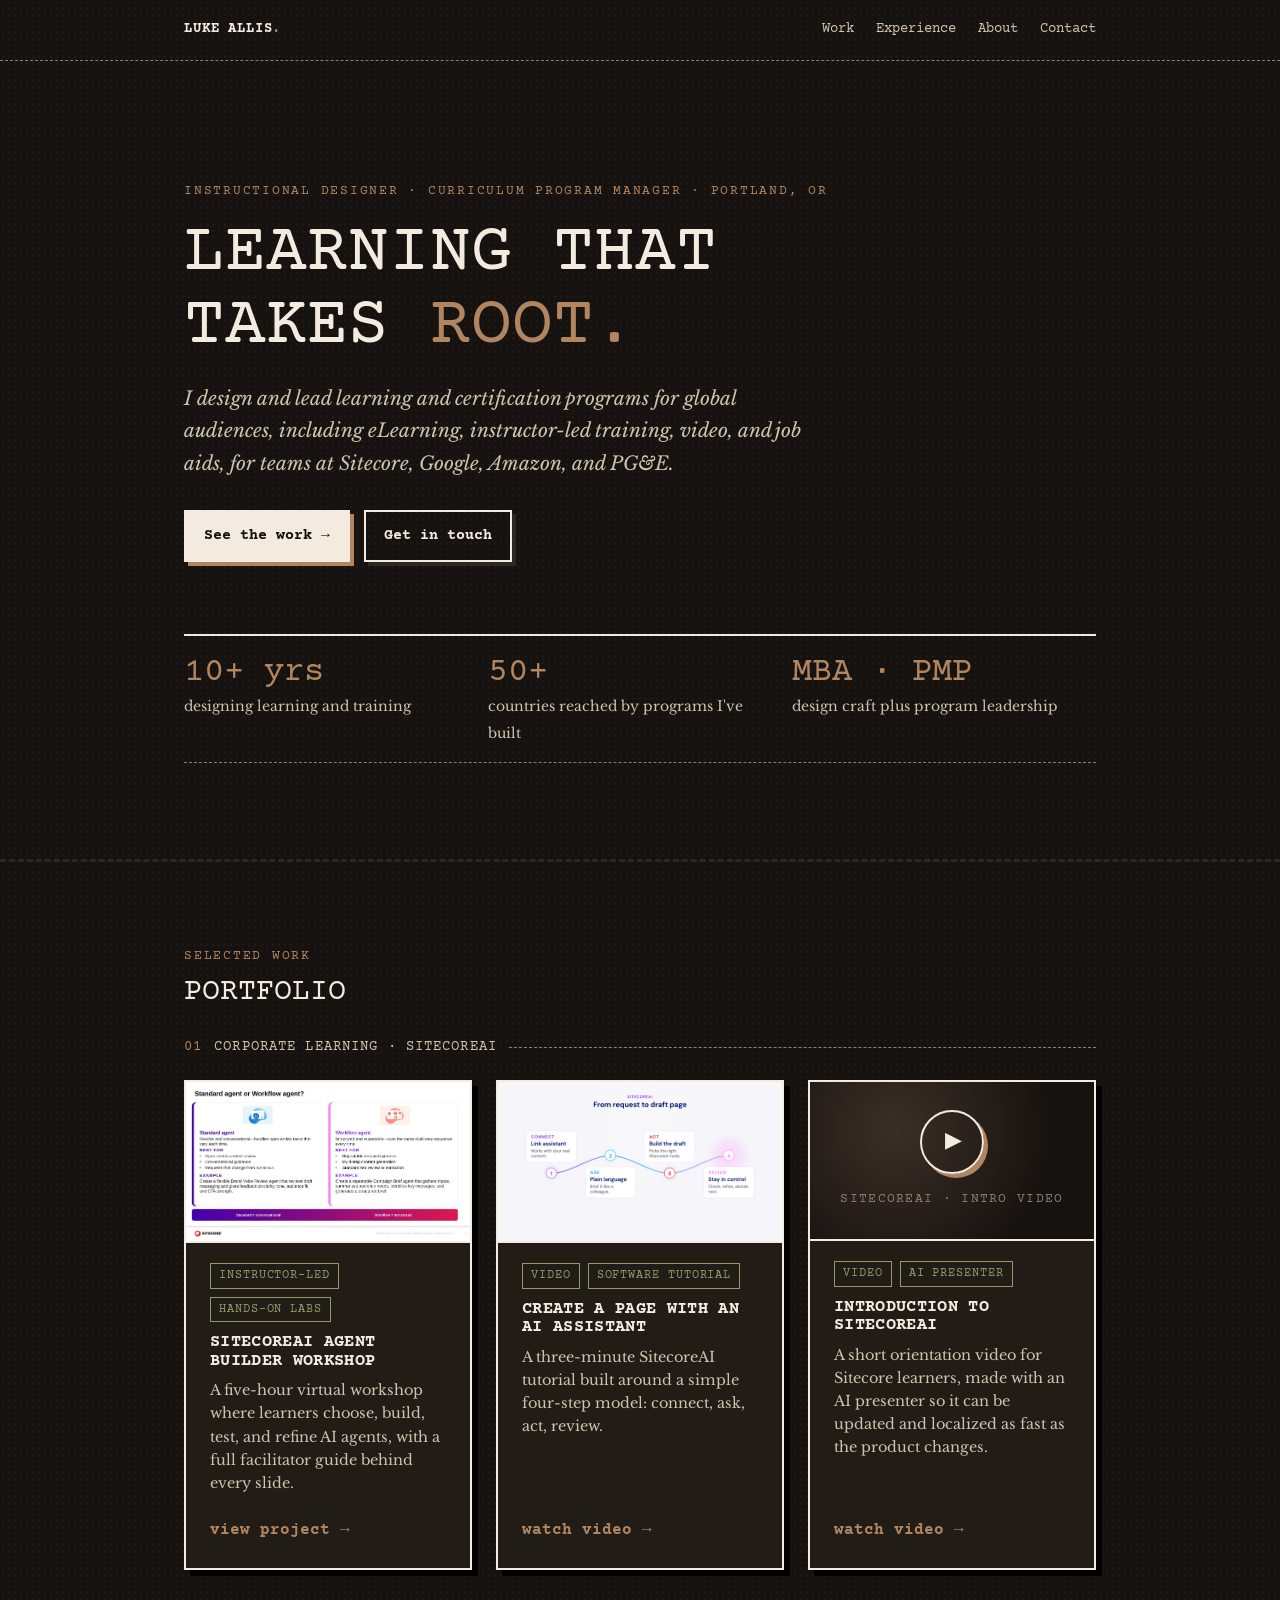
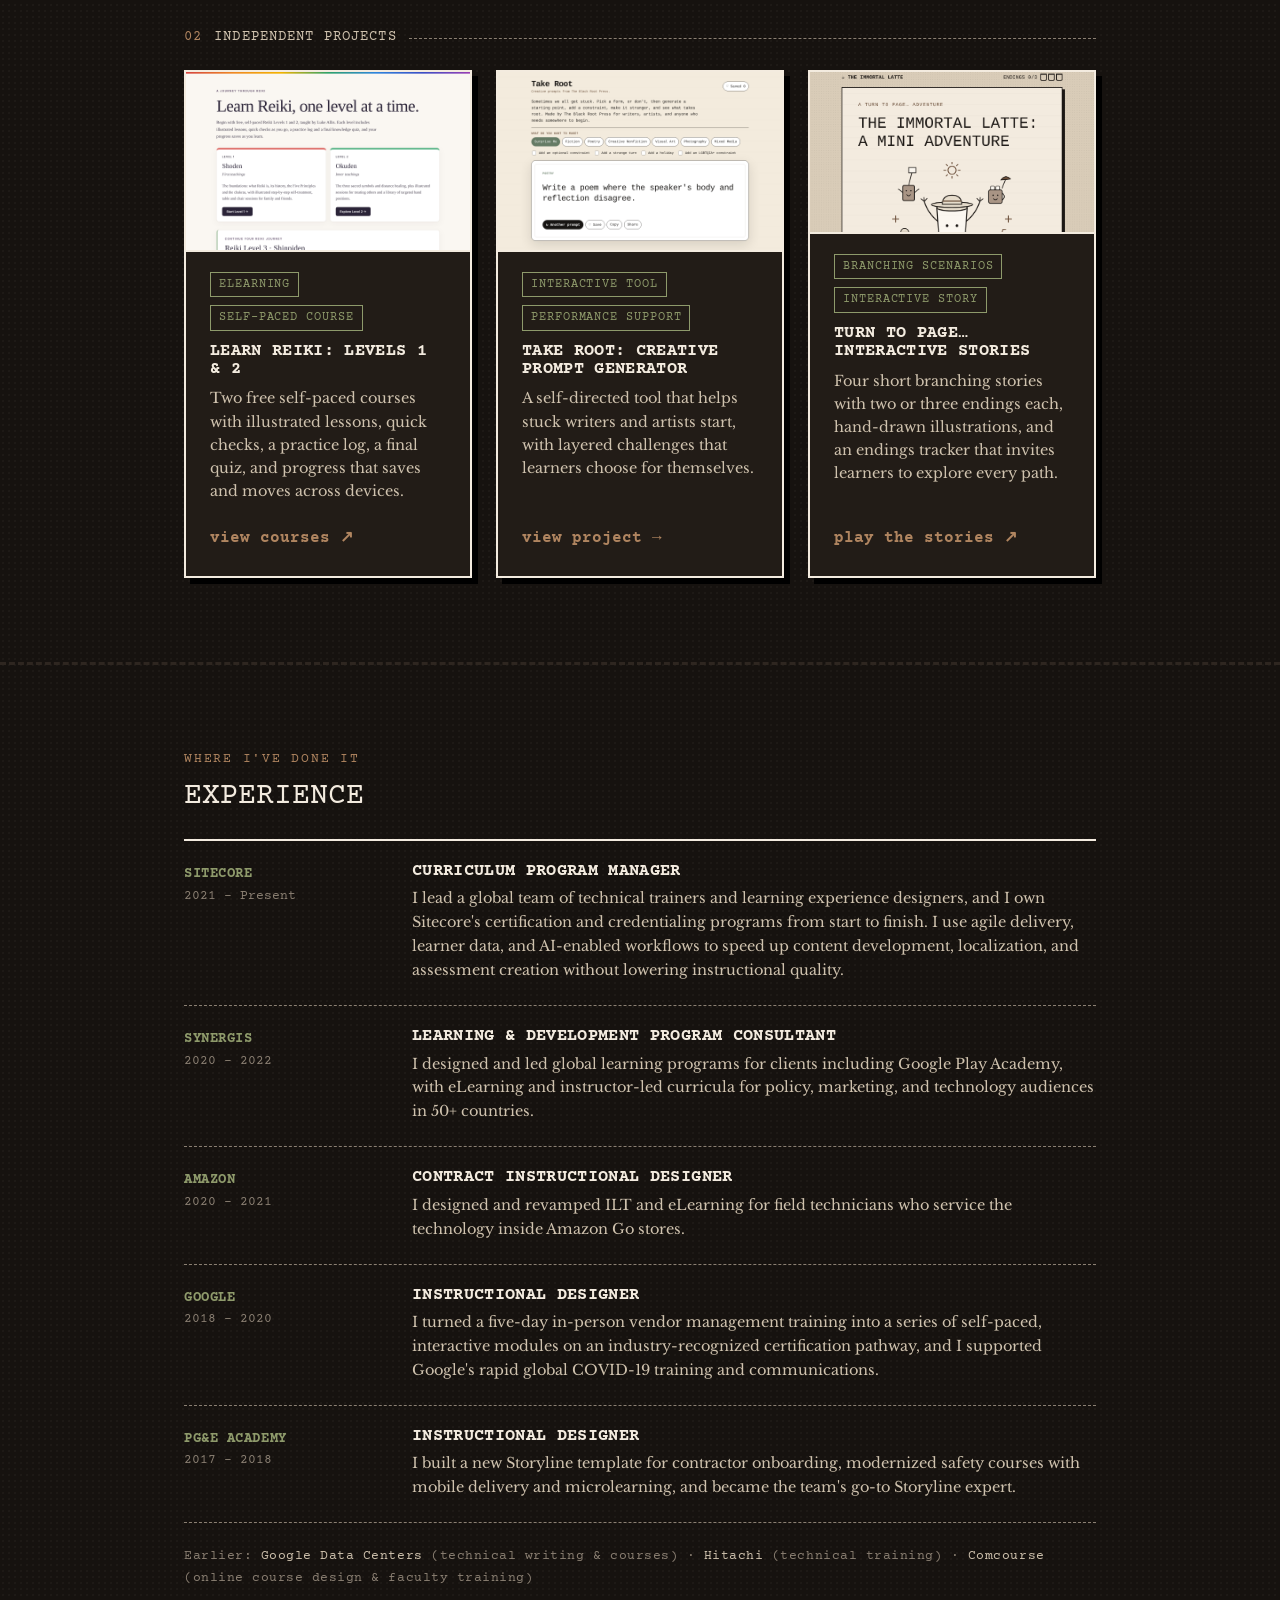
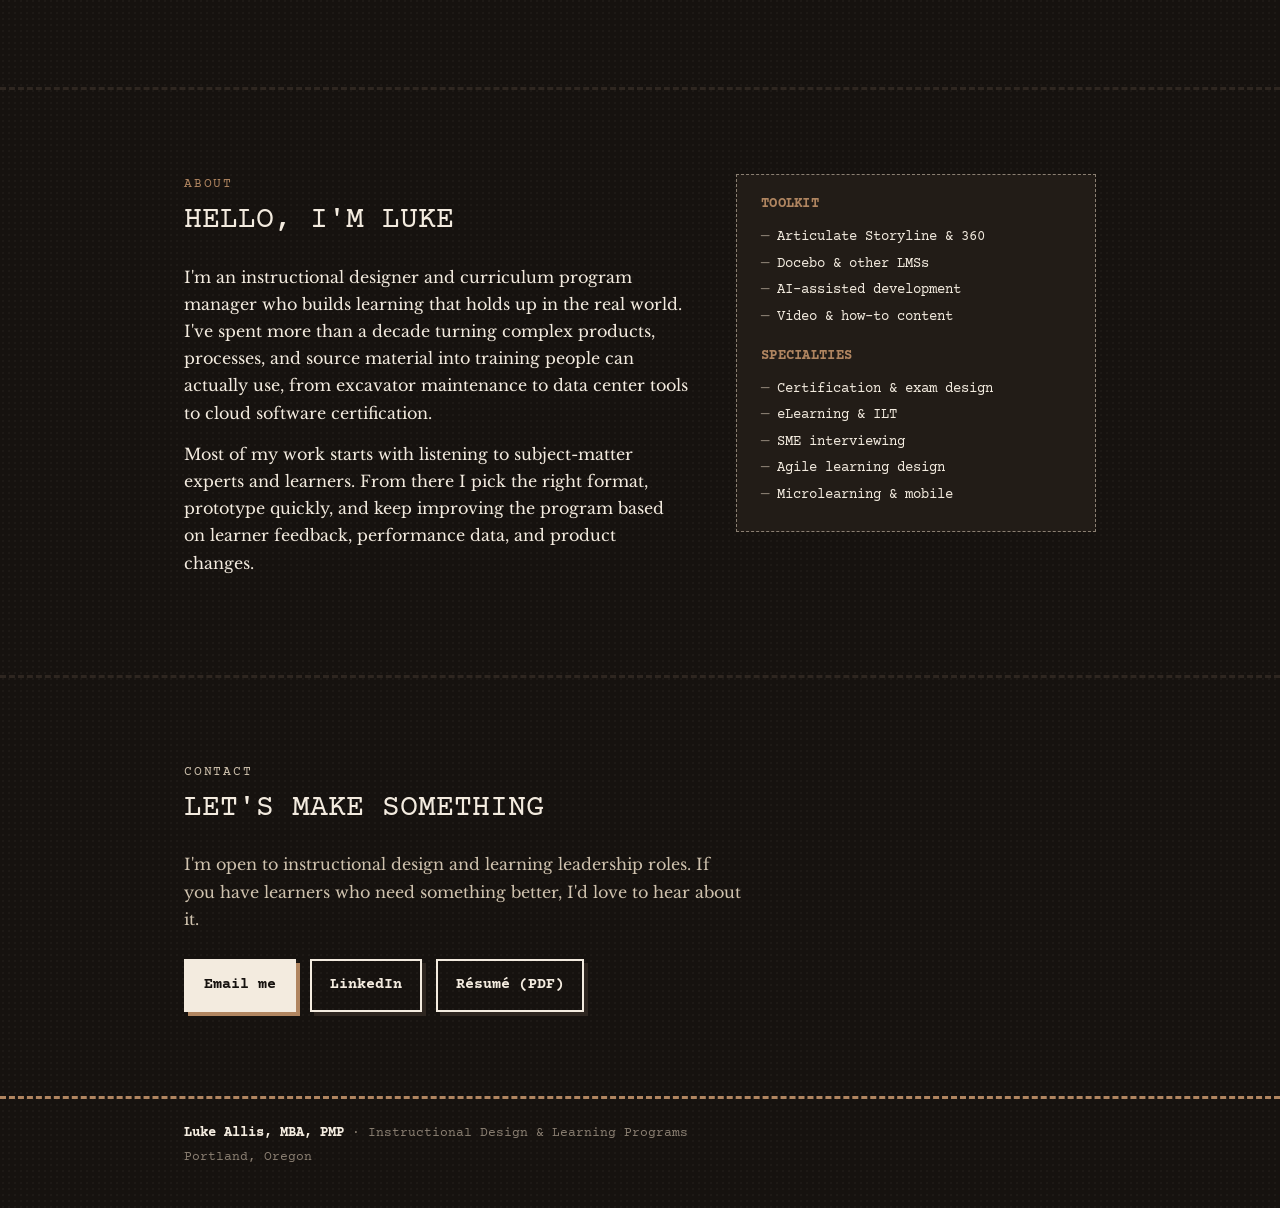
==== index.html @ 1a596230 "Add instructional design portfolio site Landing page plus project pages for the SitecoreAI Agent Bui" ====
<!DOCTYPE html>
<html lang="en">
<head>
<meta charset="utf-8">
<meta name="viewport" content="width=device-width, initial-scale=1">
<title>Luke Allis · Instructional Design Portfolio</title>
<meta name="description" content="Luke Allis, instructional designer and curriculum program manager: eLearning, certification, video, and job aids.">
<link rel="preconnect" href="https://fonts.googleapis.com">
<link rel="preconnect" href="https://fonts.gstatic.com" crossorigin>
<link href="https://fonts.googleapis.com/css2?family=Courier+Prime:wght@400;700&family=Libre+Baskerville:ital,wght@0,400;0,700;1,400&display=swap" rel="stylesheet">
<link rel="stylesheet" href="style.css">
</head>
<body>

<header>
  <div class="wrap">
    <nav aria-label="Main">
      <a class="mark" href="#top">Luke Allis<span>.</span></a>
      <ul>
        <li><a href="#work">Work</a></li>
        <li><a href="#experience">Experience</a></li>
        <li><a href="#about">About</a></li>
        <li><a href="#contact">Contact</a></li>
      </ul>
    </nav>
  </div>
</header>

<main id="top">
  <div class="wrap hero">
    <p class="kicker">Instructional Designer · Curriculum Program Manager · Portland, OR</p>
    <h1>Learning that<br>takes <span>root.</span></h1>
    <p class="lede">I design and lead learning and certification programs for global audiences, including eLearning, instructor-led training, video, and job aids, for teams at Sitecore, Google, Amazon, and PG&amp;E.</p>
    <div class="btns">
      <a class="btn" href="#work">See the work →</a>
      <a class="btn alt" href="#contact">Get in touch</a>
    </div>
    <div class="proof">
      <div><b>10+ yrs</b><span>designing learning and training</span></div>
      <div><b>50+</b><span>countries reached by programs I've built</span></div>
      <div><b>MBA · PMP</b><span>design craft plus program leadership</span></div>
    </div>
  </div>

  <section id="work">
    <div class="wrap">
      <p class="kicker">Selected work</p>
      <h2>Portfolio</h2>
      <p class="group-label"><span>01</span>Corporate learning · SitecoreAI</p>
      <div class="grid three">
        <a class="card" href="agent-builder/">
          <div class="thumb"><img src="agent-builder/slide-17.jpg" alt="Slide from the SitecoreAI Agent Builder Workshop comparing Standard and Workflow agents"></div>
          <ul class="tags"><li>Instructor-led</li><li>Hands-on labs</li></ul>
          <h3>SitecoreAI Agent Builder Workshop</h3>
          <p>A five-hour virtual workshop where learners choose, build, test, and refine AI agents, with a full facilitator guide behind every slide.</p>
          <span class="go">view project →</span>
        </a>
        <a class="card" href="ai-page-video/">
          <div class="thumb"><img src="ai-page-video/framework.jpg" alt="Frame from the video showing the Connect, Ask, Act, Review framework"></div>
          <ul class="tags"><li>Video</li><li>Software tutorial</li></ul>
          <h3>Create a Page with an AI Assistant</h3>
          <p>A three-minute SitecoreAI tutorial built around a simple four-step model: connect, ask, act, review.</p>
          <span class="go">watch video →</span>
        </a>
        <a class="card" href="sitecoreai-intro/">
          <div class="thumb video-thumb"><span class="play" aria-hidden="true">▶</span><span>SitecoreAI · intro video</span></div>
          <ul class="tags"><li>Video</li><li>AI presenter</li></ul>
          <h3>Introduction to SitecoreAI</h3>
          <p>A short orientation video for Sitecore learners, made with an AI presenter so it can be updated and localized as fast as the product changes.</p>
          <span class="go">watch video →</span>
        </a>
      </div>
      <p class="group-label"><span>02</span>Independent projects</p>
      <div class="grid three">
        <a class="card" href="https://blackrootpress.github.io/reiki-1-2/" target="_blank" rel="noopener">
          <div class="thumb"><img src="reiki/thumb.png" alt="Screenshot of the Learn Reiki course landing page"></div>
          <ul class="tags"><li>eLearning</li><li>Self-paced course</li></ul>
          <h3>Learn Reiki: Levels 1 &amp; 2</h3>
          <p>Two free self-paced courses with illustrated lessons, quick checks, a practice log, a final quiz, and progress that saves and moves across devices.</p>
          <span class="go">view courses ↗</span>
        </a>
        <a class="card" href="take-root/">
          <div class="thumb"><img src="take-root/thumb.png" alt="Screenshot of the Take Root creative prompt generator"></div>
          <ul class="tags"><li>Interactive tool</li><li>Performance support</li></ul>
          <h3>Take Root: Creative Prompt Generator</h3>
          <p>A self-directed tool that helps stuck writers and artists start, with layered challenges that learners choose for themselves.</p>
          <span class="go">view project →</span>
        </a>
        <a class="card" href="https://blackrootpress.github.io/choose-your-own/" target="_blank" rel="noopener">
          <div class="thumb"><img src="stories/thumb.png" alt="Title screen of The Immortal Latte, an illustrated choose-your-own-adventure story"></div>
          <ul class="tags"><li>Branching scenarios</li><li>Interactive story</li></ul>
          <h3>Turn to Page… Interactive Stories</h3>
          <p>Four short branching stories with two or three endings each, hand-drawn illustrations, and an endings tracker that invites learners to explore every path.</p>
          <span class="go">play the stories ↗</span>
        </a>
      </div>
    </div>
  </section>

  <section id="experience">
    <div class="wrap">
      <p class="kicker">Where I've done it</p>
      <h2>Experience</h2>
      <ol class="roles">
        <li>
          <div class="when"><b>Sitecore</b>2021 – Present</div>
          <div><h3>Curriculum Program Manager</h3>
          <p>I lead a global team of technical trainers and learning experience designers, and I own Sitecore's certification and credentialing programs from start to finish. I use agile delivery, learner data, and AI-enabled workflows to speed up content development, localization, and assessment creation without lowering instructional quality.</p></div>
        </li>
        <li>
          <div class="when"><b>Synergis</b>2020 – 2022</div>
          <div><h3>Learning &amp; Development Program Consultant</h3>
          <p>I designed and led global learning programs for clients including Google Play Academy, with eLearning and instructor-led curricula for policy, marketing, and technology audiences in 50+ countries.</p></div>
        </li>
        <li>
          <div class="when"><b>Amazon</b>2020 – 2021</div>
          <div><h3>Contract Instructional Designer</h3>
          <p>I designed and revamped ILT and eLearning for field technicians who service the technology inside Amazon Go stores.</p></div>
        </li>
        <li>
          <div class="when"><b>Google</b>2018 – 2020</div>
          <div><h3>Instructional Designer</h3>
          <p>I turned a five-day in-person vendor management training into a series of self-paced, interactive modules on an industry-recognized certification pathway, and I supported Google's rapid global COVID-19 training and communications.</p></div>
        </li>
        <li>
          <div class="when"><b>PG&amp;E Academy</b>2017 – 2018</div>
          <div><h3>Instructional Designer</h3>
          <p>I built a new Storyline template for contractor onboarding, modernized safety courses with mobile delivery and microlearning, and became the team's go-to Storyline expert.</p></div>
        </li>
      </ol>
      <p class="clients">Earlier: <b>Google Data Centers</b> (technical writing &amp; courses) · <b>Hitachi</b> (technical training) · <b>Comcourse</b> (online course design &amp; faculty training)</p>
    </div>
  </section>

  <section id="about">
    <div class="wrap about">
      <div>
        <p class="kicker">About</p>
        <h2>Hello, I'm Luke</h2>
        <p>I'm an instructional designer and curriculum program manager who builds learning that holds up in the real world. I've spent more than a decade turning complex products, processes, and source material into training people can actually use, from excavator maintenance to data center tools to cloud software certification.</p>
        <p>Most of my work starts with listening to subject-matter experts and learners. From there I pick the right format, prototype quickly, and keep improving the program based on learner feedback, performance data, and product changes.</p>
      </div>
      <aside class="kit" aria-label="Toolkit">
        <h3>Toolkit</h3>
        <ul>
          <li>Articulate Storyline &amp; 360</li>
          <li>Docebo &amp; other LMSs</li>
          <li>AI-assisted development</li>
          <li>Video &amp; how-to content</li>
        </ul>
        <h3>Specialties</h3>
        <ul>
          <li>Certification &amp; exam design</li>
          <li>eLearning &amp; ILT</li>
          <li>SME interviewing</li>
          <li>Agile learning design</li>
          <li>Microlearning &amp; mobile</li>
        </ul>
      </aside>
    </div>
  </section>

  <section id="contact" class="contact">
    <div class="wrap">
      <p class="kicker">Contact</p>
      <h2>Let's make something</h2>
      <p>I'm open to instructional design and learning leadership roles. If you have learners who need something better, I'd love to hear about it.</p>
      <div class="btns">
        <a class="btn" href="mailto:you@example.com">Email me</a>
        <a class="btn alt" href="https://www.linkedin.com/in/lukeallis/" target="_blank" rel="noopener">LinkedIn</a>
        <a class="btn alt" href="resume.pdf">Résumé (PDF)</a>
      </div>
    </div>
  </section>
</main>

<footer>
  <div class="wrap">
    <b>Luke Allis, MBA, PMP</b> · Instructional Design &amp; Learning Programs<br>
    Portland, Oregon
  </div>
</footer>
</body>
</html>
---- style.css ----
:root{
  --soil:#16120F;      /* page background */
  --bark:#221C17;      /* raised panels */
  --root:#2E2620;      /* hover / cards */
  --paper:#F3EBDF;     /* main text */
  --sand:#CFC2AE;      /* secondary text */
  --muted:#8A7F72;     /* rules, captions */
  --umber:#B08560;     /* accent (warm) */
  --moss:#8E9A6B;      /* accent (green) */
  --mono:"Courier Prime",Courier,"Courier New",monospace;
  --serif:"Libre Baskerville",Georgia,serif;
}
*{box-sizing:border-box}
html{scroll-behavior:smooth}
body{margin:0;background:var(--soil);color:var(--paper);font-family:var(--serif);font-size:16px;line-height:1.7;
  background-image:radial-gradient(rgba(243,235,223,.035) 1px,transparent 1px);background-size:6px 6px}
a{color:var(--paper)}
::selection{background:var(--umber);color:var(--soil)}
.wrap{max-width:960px;margin:0 auto;padding:0 24px}

/* nav */
header{border-bottom:1px dashed var(--muted)}
nav{display:flex;justify-content:space-between;align-items:center;gap:16px;padding:18px 0;font-family:var(--mono);font-size:14px}
.mark{text-decoration:none;font-weight:700;letter-spacing:.06em;text-transform:uppercase}
.mark span{color:var(--umber)}
nav ul{display:flex;gap:22px;list-style:none;margin:0;padding:0}
nav ul a{text-decoration:none;color:var(--sand)}
nav ul a:hover,nav ul a:focus-visible{color:var(--paper);text-decoration:underline;text-underline-offset:4px}

/* type */
.kicker{margin:0;font-family:var(--mono);font-size:12.5px;letter-spacing:.14em;text-transform:uppercase;color:var(--umber)}
h1,h2,h3{font-family:var(--mono);font-weight:400;text-transform:uppercase;line-height:1.08;margin:0}
h1{font-size:clamp(38px,7.5vw,68px);margin:16px 0 18px}
h1 span{color:var(--umber)}
h2{font-size:clamp(24px,4vw,30px);margin:10px 0 26px}
h3{font-size:17px;font-weight:700;letter-spacing:.02em}
p{margin:0 0 14px}
.lede{font-size:clamp(17px,2.2vw,19px);font-style:italic;color:var(--sand);max-width:620px;margin-bottom:30px}

/* hero */
.hero{padding-top:clamp(64px,11vw,120px);padding-bottom:clamp(56px,9vw,96px)}
.btns{display:flex;flex-wrap:wrap;gap:14px}
.btn{display:inline-block;border:2px solid var(--paper);background:var(--paper);color:var(--soil);text-decoration:none;padding:12px 18px;
  font-family:var(--mono);font-weight:700;font-size:14.5px;box-shadow:4px 4px 0 var(--umber);transition:transform .1s,box-shadow .1s}
.btn:hover{transform:translate(-1px,-1px);box-shadow:5px 5px 0 var(--umber)}
.btn:active{transform:translate(2px,2px);box-shadow:1px 1px 0 var(--umber)}
.btn.alt{background:transparent;color:var(--paper);box-shadow:4px 4px 0 var(--root)}
.btn.alt:hover{box-shadow:5px 5px 0 var(--root)}

section{padding:clamp(56px,8vw,84px) 0;border-top:3px dashed var(--root)}

/* work */
.grid{display:grid;grid-template-columns:repeat(auto-fit,minmax(340px,1fr));gap:28px}
.card{display:flex;flex-direction:column;background:var(--bark);border:2px solid var(--paper);box-shadow:6px 6px 0 #000;padding:24px;
  text-decoration:none;color:var(--paper);transition:transform .15s,background .15s}
a.card:hover,a.card:focus-visible{transform:translate(-2px,-2px);background:var(--root);outline:none}
.thumb{aspect-ratio:16/9;margin:-24px -24px 20px;border-bottom:2px solid var(--paper);background:var(--root);
  display:grid;place-items:center;font-family:var(--mono);font-size:13px;color:var(--muted);letter-spacing:.1em;text-transform:uppercase;
  background-image:repeating-linear-gradient(135deg,transparent 0 10px,rgba(243,235,223,.03) 10px 20px)}
.tags{display:flex;flex-wrap:wrap;gap:8px;margin:0 0 12px;padding:0;list-style:none}
.tags li{font-family:var(--mono);font-size:11.5px;letter-spacing:.08em;text-transform:uppercase;border:1px solid var(--moss);color:var(--moss);padding:2px 8px}
.card h3{margin-bottom:8px}
.card p{font-size:14.5px;color:var(--sand);line-height:1.6}
.card .go{margin-top:auto;padding-top:8px;font-family:var(--mono);font-weight:700;color:var(--umber)}


/* proof strip */
.proof{display:grid;grid-template-columns:repeat(auto-fit,minmax(180px,1fr));gap:0;margin:clamp(48px,7vw,72px) 0 0;border-top:2px solid var(--paper);border-bottom:1px dashed var(--muted)}
.proof div{padding:18px 18px 16px 0}
.proof b{display:block;font-family:var(--mono);font-size:clamp(26px,4vw,34px);font-weight:400;color:var(--umber);line-height:1.1}
.proof span{font-size:14px;color:var(--sand)}

/* experience */
.roles{list-style:none;margin:0;padding:0;border-top:2px solid var(--paper)}
.roles li{display:grid;grid-template-columns:200px 1fr;gap:28px;padding:22px 0;border-bottom:1px dashed var(--muted)}
.roles .when{font-family:var(--mono);font-size:13px;color:var(--muted);line-height:1.6}
.roles .when b{display:block;color:var(--moss);font-size:14px;letter-spacing:.04em;text-transform:uppercase}
.roles h3{margin-bottom:6px}
.roles p{font-size:14.5px;color:var(--sand);line-height:1.65;margin:0}
.clients{margin-top:22px;font-family:var(--mono);font-size:13px;color:var(--muted);letter-spacing:.04em}
.clients b{color:var(--sand);font-weight:400}
@media (max-width:640px){.roles li{grid-template-columns:1fr;gap:6px}}

/* approach */
.steps{display:grid;grid-template-columns:repeat(auto-fit,minmax(200px,1fr));gap:0;list-style:none;margin:0;padding:0;border-top:2px solid var(--paper)}
.steps li{padding:22px 20px 18px 0;border-bottom:1px dashed var(--muted)}
.steps .n{display:block;font-family:var(--mono);color:var(--umber);font-size:13px;margin-bottom:6px}
.steps p{font-size:14.5px;color:var(--sand);line-height:1.6;margin:8px 0 0}

/* about */
.about{display:grid;grid-template-columns:1.4fr 1fr;gap:48px;align-items:start}
.about p{max-width:560px}
.kit{background:var(--bark);border:1px dashed var(--muted);padding:22px 24px}
.kit h3{font-size:14px;color:var(--umber);margin-bottom:12px}
.kit ul{list-style:none;margin:0 0 18px;padding:0;font-family:var(--mono);font-size:14px;line-height:1.9}
.kit ul:last-child{margin-bottom:0}
.kit li::before{content:"— ";color:var(--muted)}

/* contact */
.contact p{max-width:560px;color:var(--sand)}
.contact .btns{margin-top:26px}

footer{border-top:3px dashed var(--umber);padding:22px 0 40px;font-family:var(--mono);font-size:12.5px;color:var(--muted);line-height:1.8}
footer b{color:var(--paper);font-size:14px}

@media (max-width:720px){
  .about{grid-template-columns:1fr;gap:32px}
  nav ul{gap:14px}
}
@media (max-width:520px){
  .grid{grid-template-columns:1fr}
  nav{flex-direction:column;align-items:flex-start;gap:10px}
  .btn{width:100%;text-align:center}
  .card{box-shadow:4px 4px 0 #000}
}
@media (prefers-reduced-motion:reduce){*{transition:none!important;scroll-behavior:auto!important}}

/* shared additions */
.thumb img{width:100%;height:100%;object-fit:cover;object-position:top;display:block}
.thumb:has(img){background:none}

.video-thumb{display:flex;flex-direction:column;justify-content:center;align-items:center;gap:14px;background:radial-gradient(circle at 30% 30%,#3a2f26,#16120F 70%)}
.video-thumb .play{display:grid;place-items:center;width:64px;height:64px;border:2px solid var(--paper);border-radius:50%;color:var(--paper);font-size:22px;padding-left:4px;box-shadow:4px 4px 0 var(--umber)}
.card.featured{grid-column:1/-1;display:grid;grid-template-columns:1.25fr 1fr;column-gap:28px;align-items:start}
.card.featured .thumb{grid-row:1/span 5;margin:-24px 0 -24px -24px;border-bottom:0;border-right:2px solid var(--paper);height:calc(100% + 48px);aspect-ratio:auto}
.card.featured .thumb img{object-position:center}
@media (max-width:760px){.card.featured{display:flex}.card.featured .thumb{margin:-24px -24px 20px;border-right:0;border-bottom:2px solid var(--paper);height:auto;aspect-ratio:16/9}}
.grid.three{grid-template-columns:repeat(auto-fit,minmax(260px,1fr));gap:24px}
.group-label{display:flex;align-items:center;gap:12px;margin:0 0 20px;font-family:var(--mono);font-size:14px;letter-spacing:.08em;text-transform:uppercase;color:var(--sand)}
.group-label span{color:var(--umber)}
.group-label::after{content:"";flex:1;border-top:1px dashed var(--muted)}
.grid+.group-label{margin-top:56px}
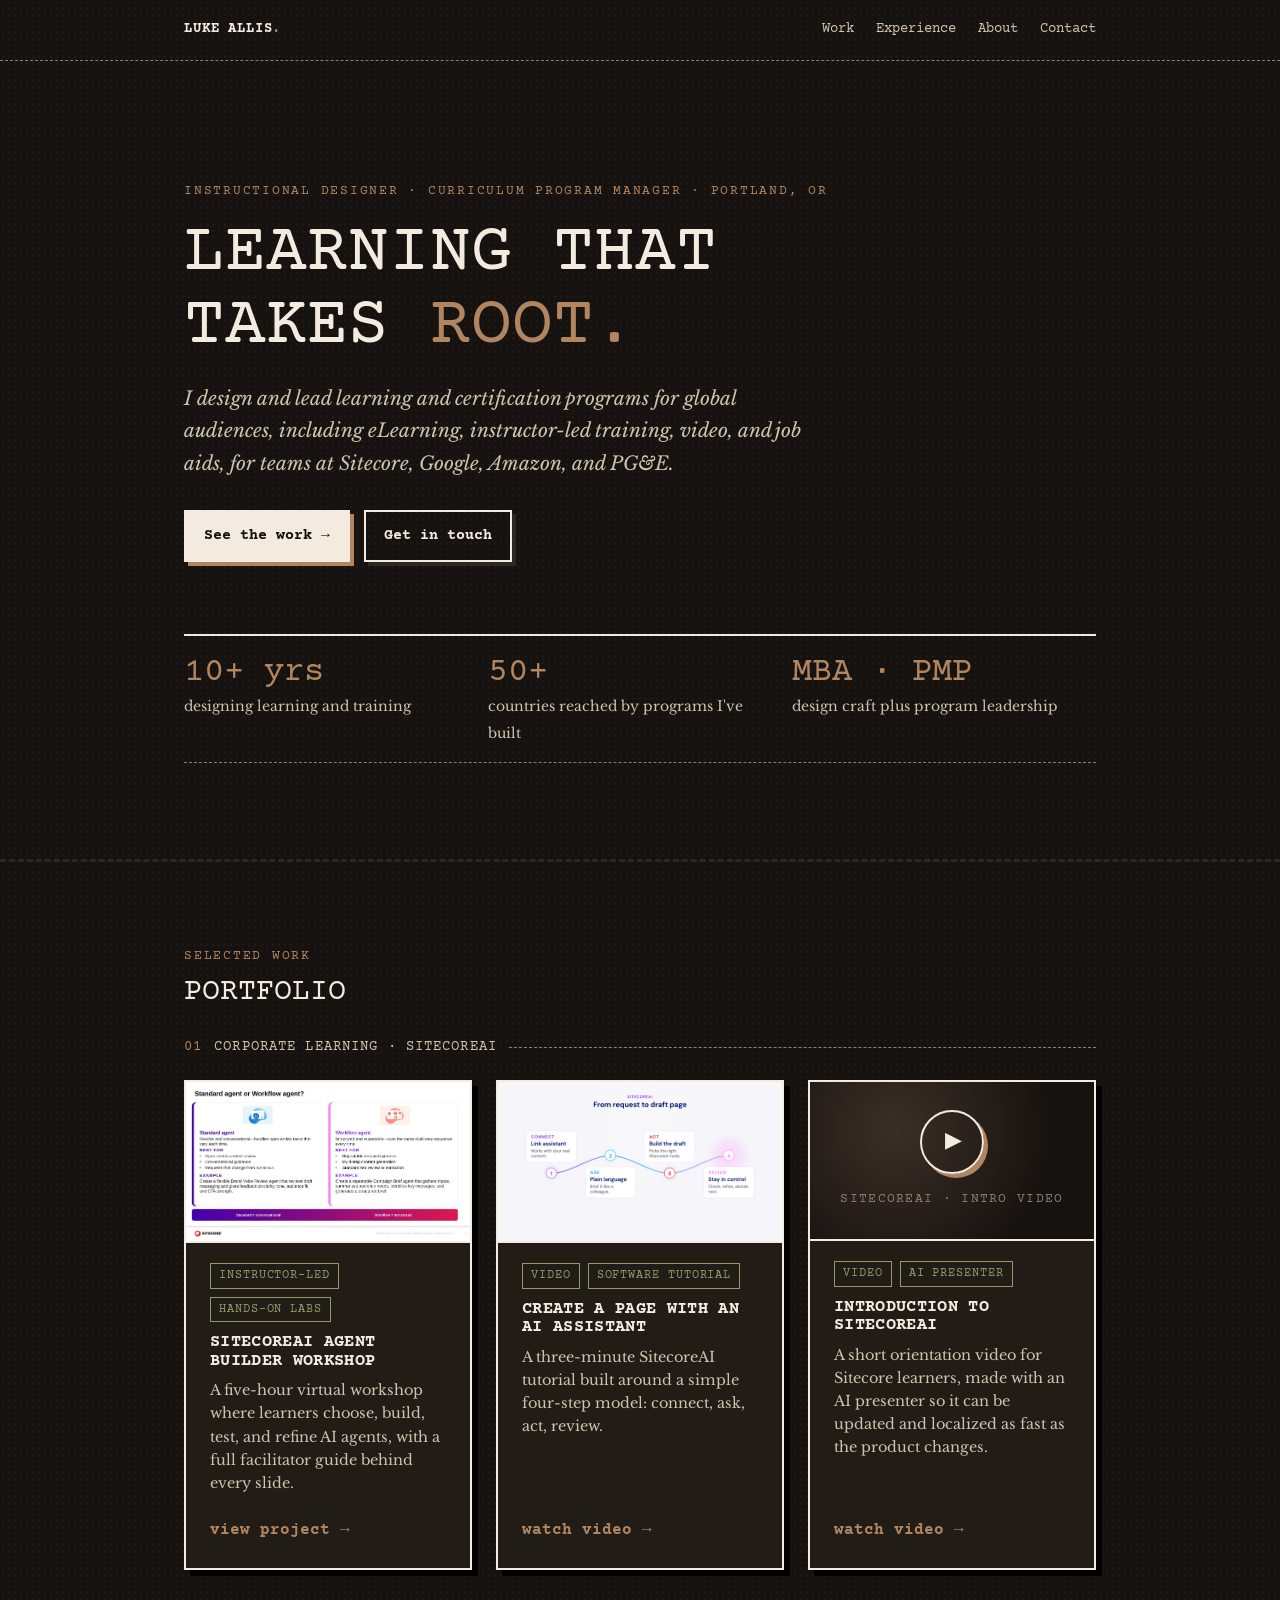
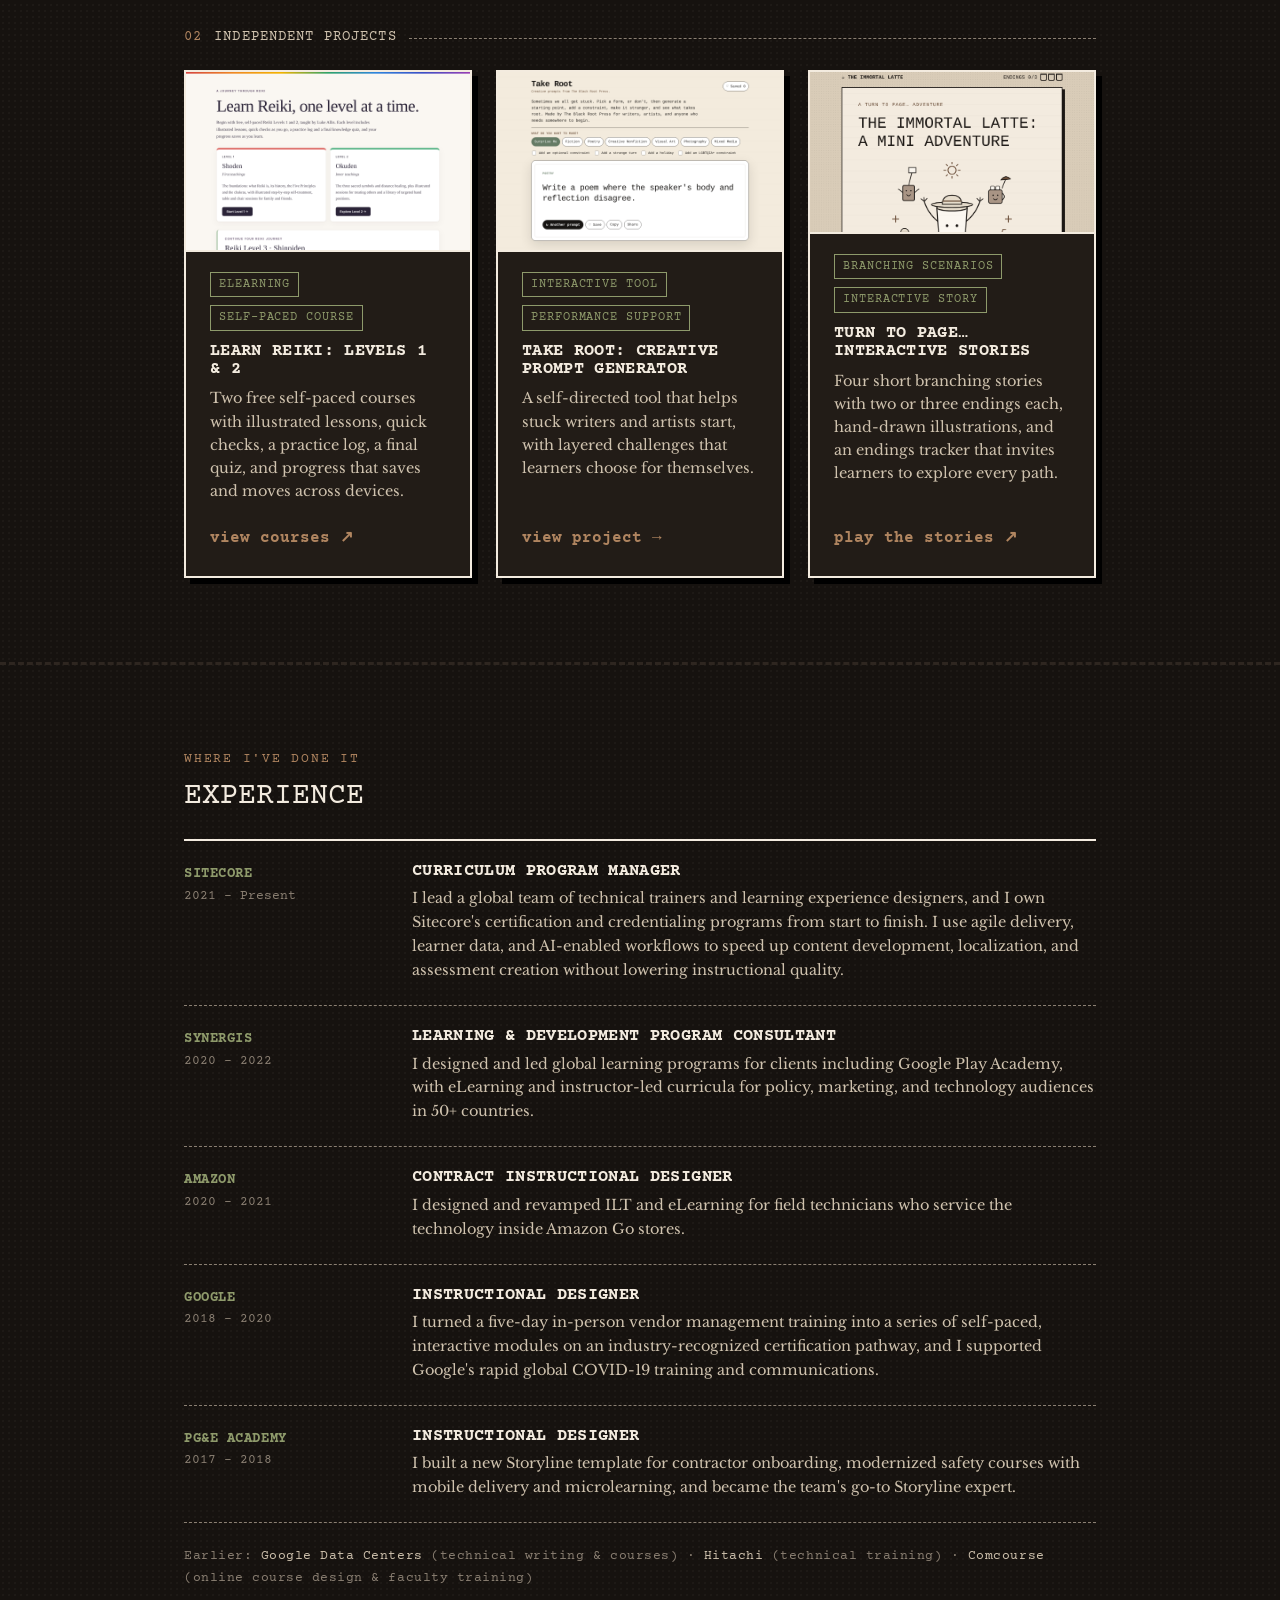
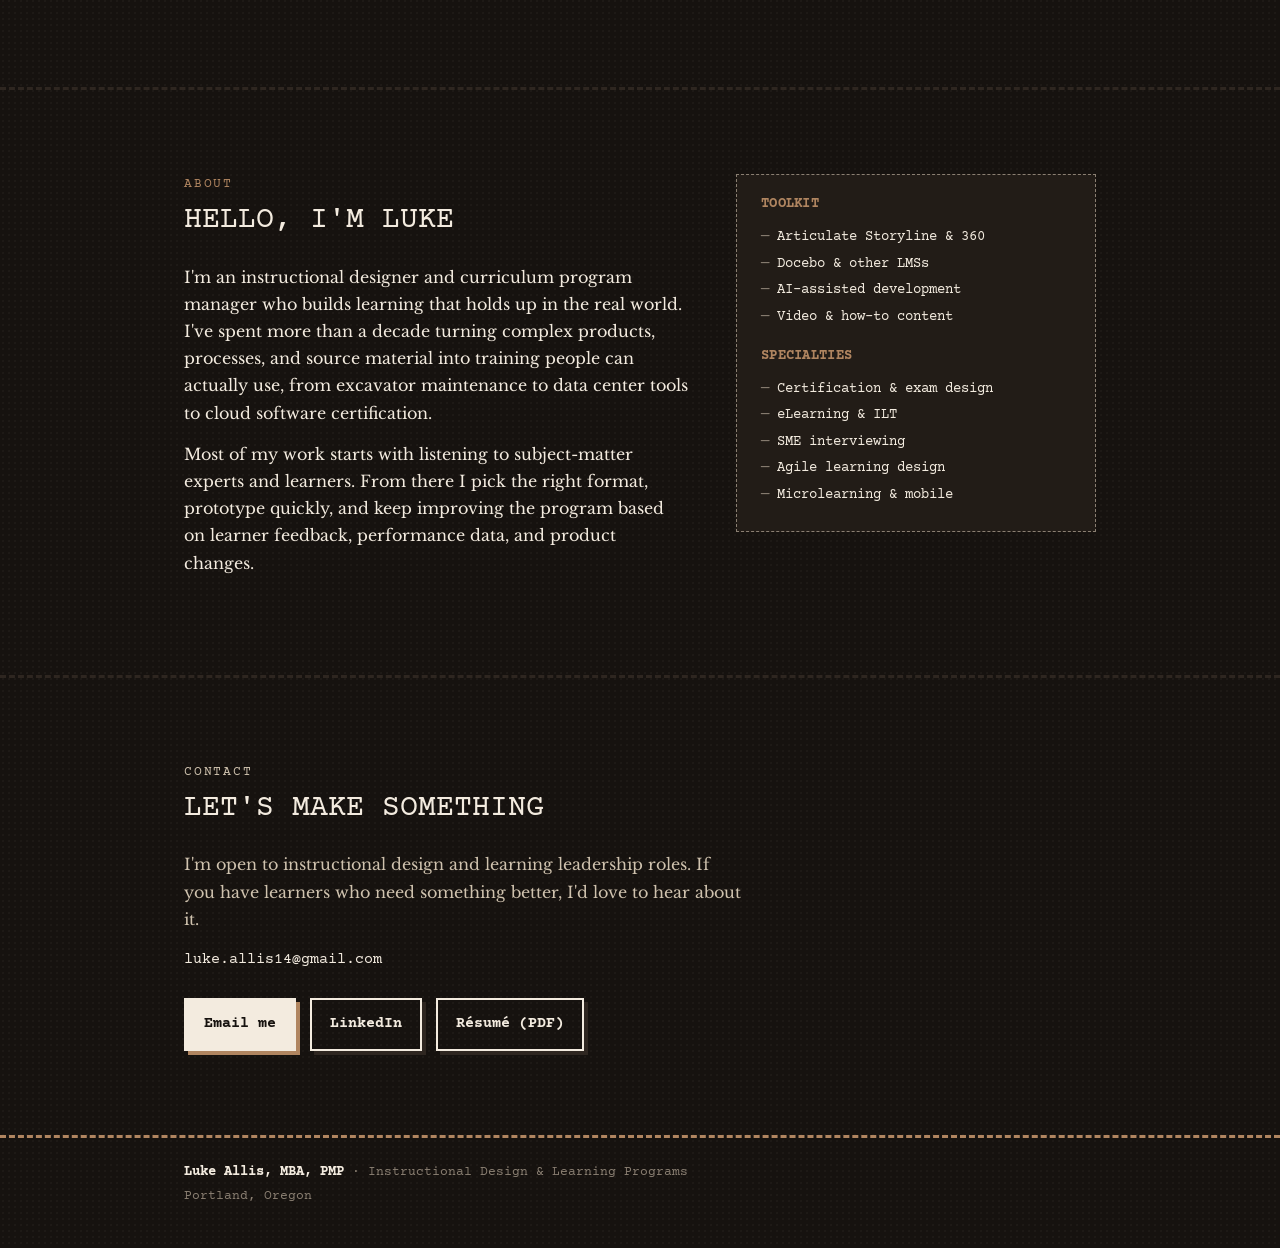
==== commit d917841f: "Add contact email Co-Authored-By: Claude Opus 5.5 <noreply@anthropic.com> Claude-Session: https://cl" ====
--- a/index.html
+++ b/index.html
@@ -165,8 +165,9 @@
       <p class="kicker">Contact</p>
       <h2>Let's make something</h2>
       <p>I'm open to instructional design and learning leadership roles. If you have learners who need something better, I'd love to hear about it.</p>
+      <p style="font-family:var(--mono);font-size:15px;color:var(--paper)">luke.allis14@gmail.com</p>
       <div class="btns">
-        <a class="btn" href="mailto:you@example.com">Email me</a>
+        <a class="btn" href="mailto:luke.allis14@gmail.com">Email me</a>
         <a class="btn alt" href="https://www.linkedin.com/in/lukeallis/" target="_blank" rel="noopener">LinkedIn</a>
         <a class="btn alt" href="resume.pdf">Résumé (PDF)</a>
       </div>
